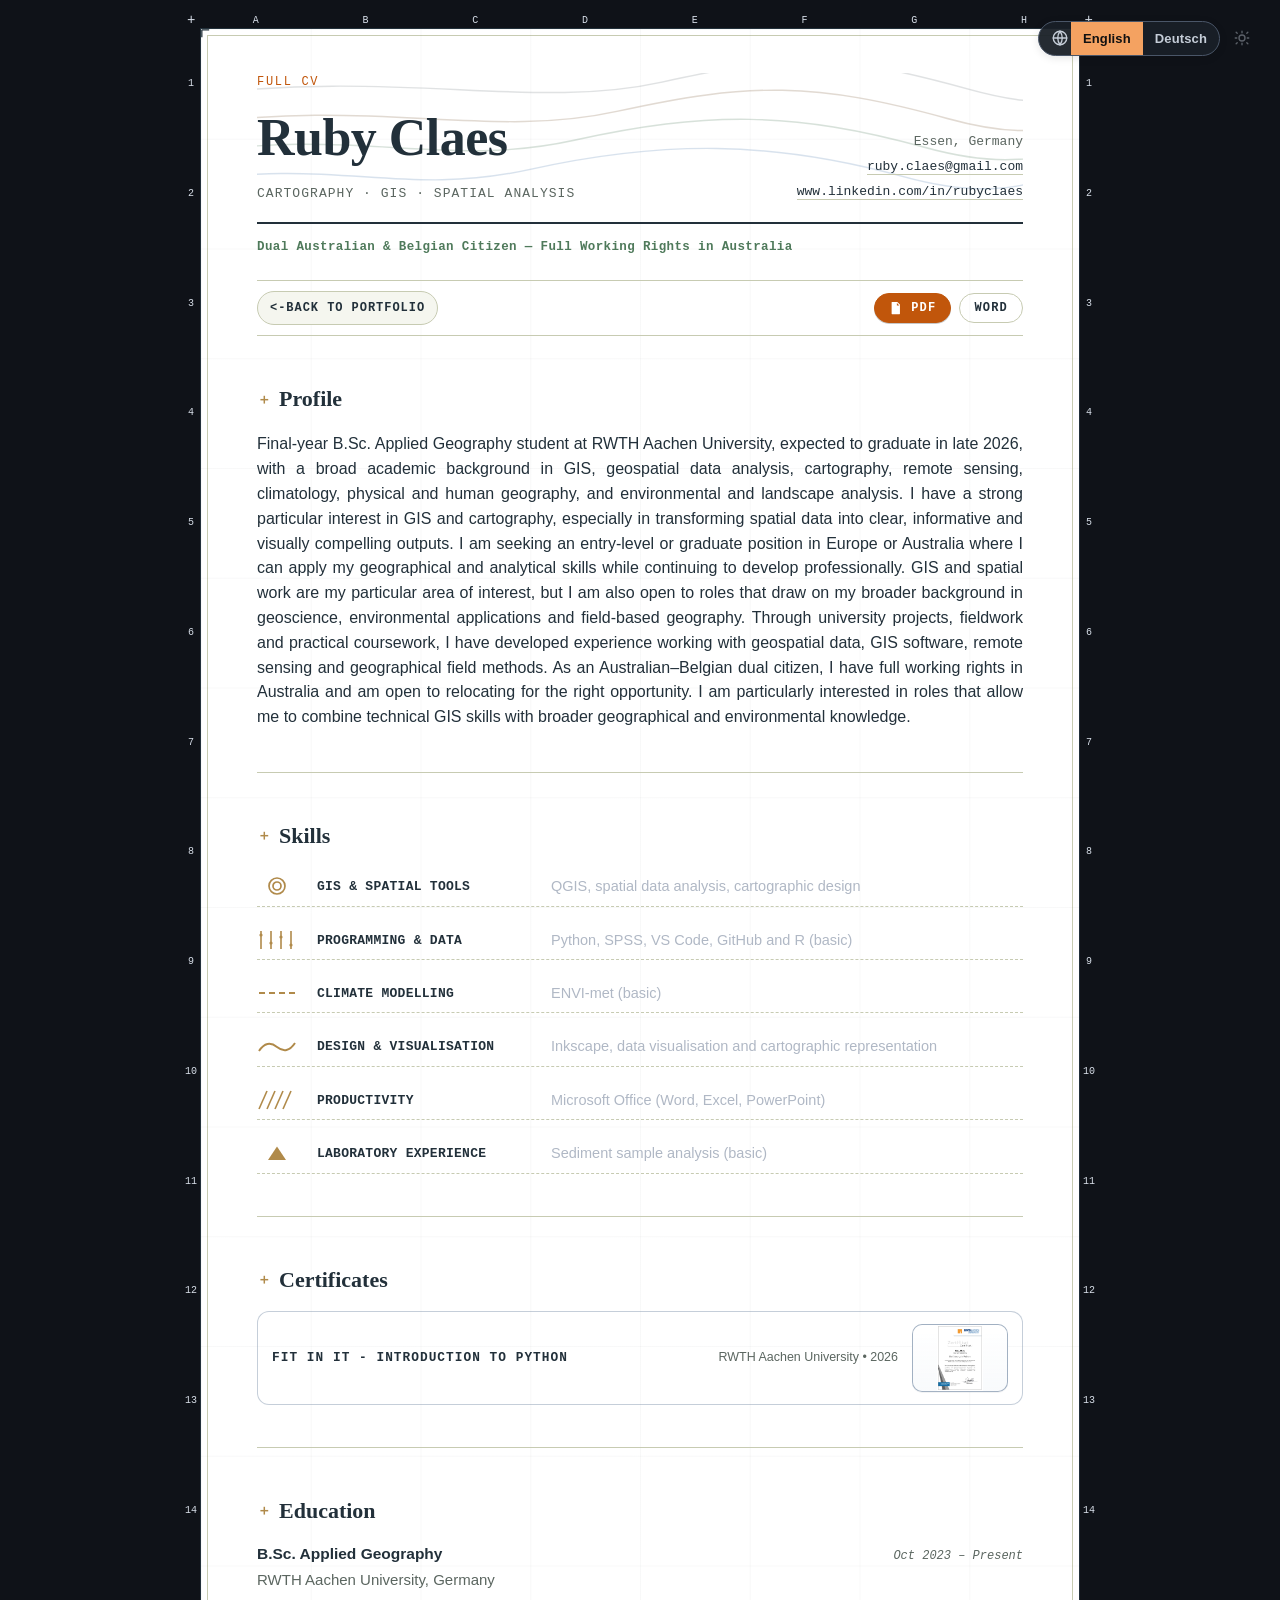
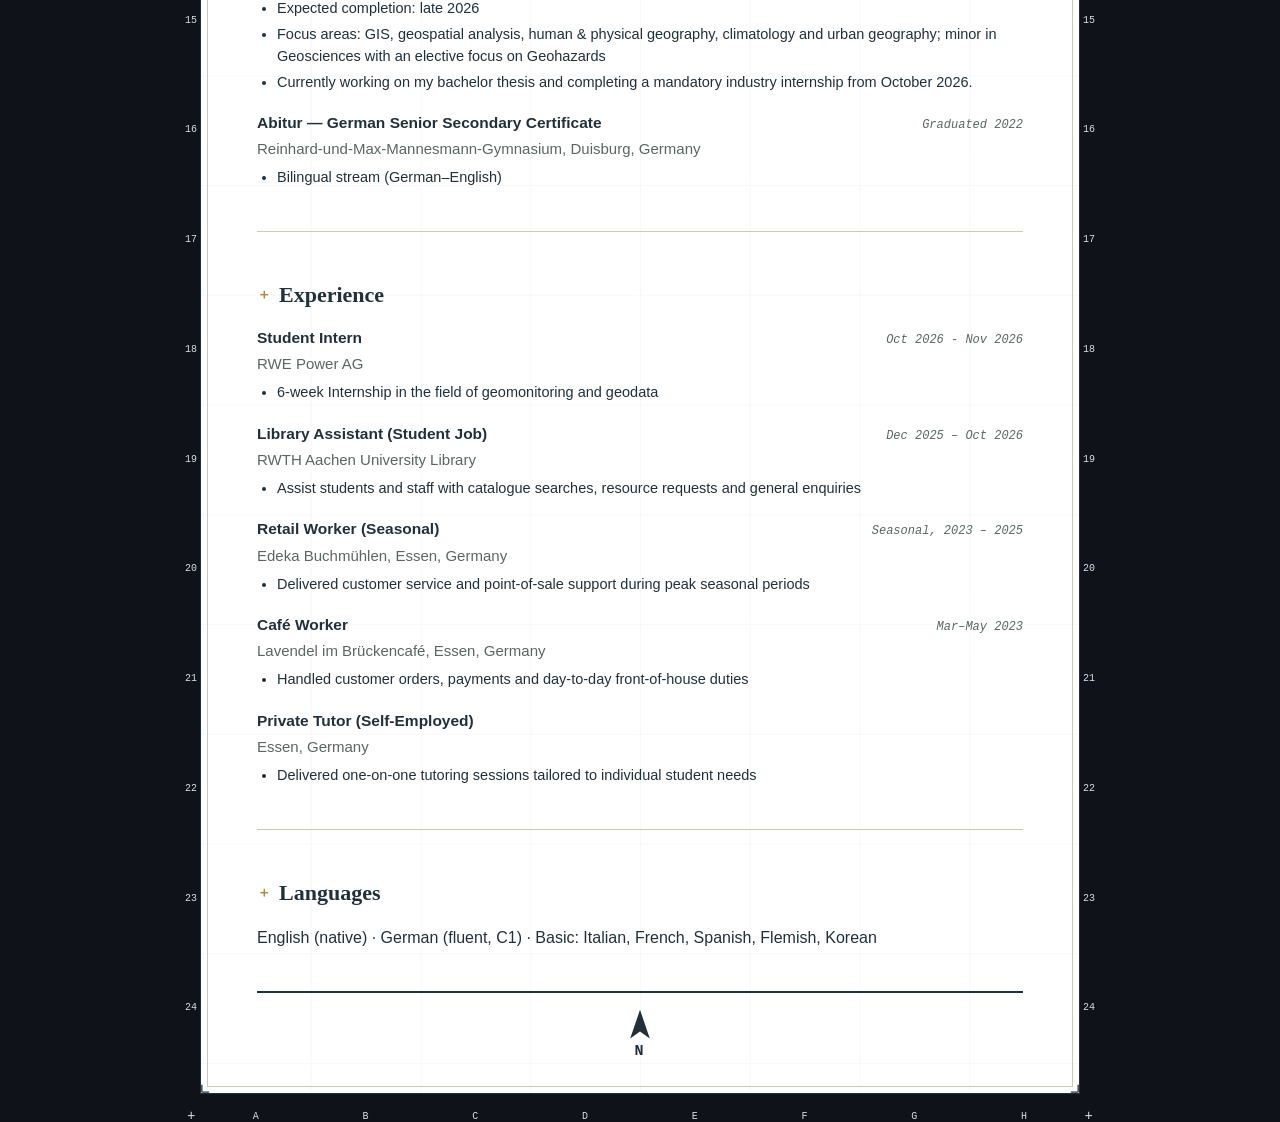
==== cv.html @ a4771abc "edit text" ====
<!DOCTYPE html>
<html lang="en-AU" data-theme="dark">
<head>
<meta charset="UTF-8">
<meta name="viewport" content="width=device-width, initial-scale=1.0">
<title>Ruby Claes — Full CV</title>
<meta name="description" content="Ruby Claes — Full CV and field experience">
<meta property="og:type" content="website">
<meta property="og:title" content="Ruby Claes — Full CV">
<meta property="og:description" content="Ruby Claes — Full CV and field experience">
<meta property="og:image" content="https://rubyclaes.github.io/images/social-preview.png">
<meta property="og:image:width" content="1200">
<meta property="og:image:height" content="630">
<meta property="og:image:type" content="image/png">
<meta property="og:image:alt" content="Ruby Claes CV icon">
<meta name="twitter:card" content="summary_large_image">
<meta name="twitter:title" content="Ruby Claes — Full CV">
<meta name="twitter:description" content="Ruby Claes — Full CV and field experience">
<meta name="twitter:image" content="https://rubyclaes.github.io/images/social-preview.png">

<script>
  (function () {
    var isHttp = /^https?:$/i.test(window.location.protocol);
    var isTrailingCvRoute = /\/cv\/$/i.test(window.location.pathname);
    if (isHttp && isTrailingCvRoute) {
      var target = window.location.pathname.replace(/\/cv\/$/i, "/cv");
      window.location.replace(target + window.location.search + window.location.hash);
    }
  })();
</script>

<link rel="apple-touch-icon" sizes="57x57" href="icons/apple-icon-57x57.png">
<link rel="apple-touch-icon" sizes="60x60" href="icons/apple-icon-60x60.png">
<link rel="apple-touch-icon" sizes="72x72" href="icons/apple-icon-72x72.png">
<link rel="apple-touch-icon" sizes="76x76" href="icons/apple-icon-76x76.png">
<link rel="apple-touch-icon" sizes="114x114" href="icons/apple-icon-114x114.png">
<link rel="apple-touch-icon" sizes="120x120" href="icons/apple-icon-120x120.png">
<link rel="apple-touch-icon" sizes="144x144" href="icons/apple-icon-144x144.png">
<link rel="apple-touch-icon" sizes="152x152" href="icons/apple-icon-152x152.png">
<link rel="apple-touch-icon" sizes="180x180" href="icons/apple-icon-180x180.png">
<link rel="icon" type="image/png" sizes="192x192" href="icons/android-icon-192x192.png">
<link rel="icon" type="image/png" sizes="32x32" href="icons/favicon-32x32.png">
<link rel="icon" type="image/png" sizes="96x96" href="icons/favicon-96x96.png">
<link rel="icon" type="image/png" sizes="16x16" href="icons/favicon-16x16.png">
<link rel="shortcut icon" href="icons/favicon.ico">
<link rel="manifest" href="icons/manifest.json">
<meta name="msapplication-TileColor" content="#ffffff">
<meta name="msapplication-TileImage" content="icons/ms-icon-144x144.png">
<meta name="msapplication-config" content="icons/browserconfig.xml">
<meta name="theme-color" content="#ffffff">

<link rel="stylesheet" href="styles.css?v=20260904c">

<!-- Umami Web Analytics -->
<script defer src="https://analytics.kwokah.com/script.js" data-website-id="da9b9f51-0f4f-4b73-8ba0-0e90532a5e77"></script>
<script defer src="https://analytics.kwokah.com/recorder.js" data-website-id="da9b9f51-0f4f-4b73-8ba0-0e90532a5e77"></script>
<!-- End Umami Web Analytics -->
<!-- Cloudflare Web Analytics -->
<script type='module' src='https://static.cloudflareinsights.com/beacon.min.js' data-cf-beacon='{"token": "3cb36fb6fd5a4a12bd5bd4245261f1b9"}'></script>
<!-- End Cloudflare Web Analytics -->
<!-- Contentsquare Web Analytics -->
<script src="https://t.contentsquare.net/uxa/57ab8d5bec20b.js" defer></script>
<!-- End Contentsquare Web Analytics -->

</head>
<body class="cv-page">

<div class="sheet">
  <div class="map-coords map-coords-top" aria-hidden="true">
    <span>A</span><span>B</span><span>C</span><span>D</span><span>E</span><span>F</span><span>G</span><span>H</span>
  </div>
  <div class="map-coords map-coords-bottom" aria-hidden="true">
    <span>A</span><span>B</span><span>C</span><span>D</span><span>E</span><span>F</span><span>G</span><span>H</span>
  </div>
  <div class="map-coords map-coords-left" aria-hidden="true">
    <span>1</span><span>2</span><span>3</span><span>4</span><span>5</span><span>6</span><span>7</span>
  </div>
  <div class="map-coords map-coords-right" aria-hidden="true">
    <span>1</span><span>2</span><span>3</span><span>4</span><span>5</span><span>6</span><span>7</span>
  </div>

  <!-- Full Header (same as index.html) -->
  <svg class="corner corner-tl" viewBox="0 0 24 24"><path d="M2 2 L2 10 M2 2 L10 2" /></svg>
  <svg class="corner corner-tr" viewBox="0 0 24 24"><path d="M22 2 L22 10 M22 2 L14 2" /></svg>
  <svg class="corner corner-bl" viewBox="0 0 24 24"><path d="M2 22 L2 14 M2 22 L10 22" /></svg>
  <svg class="corner corner-br" viewBox="0 0 24 24"><path d="M22 22 L22 14 M22 22 L14 22" /></svg>

  <header class="titleblock">
    <svg class="contour-hero" viewBox="0 0 800 220" preserveAspectRatio="none" aria-hidden="true">
      <path d="M -20 180 C 120 140, 180 200, 300 160 S 520 120, 640 170 S 780 140, 860 160" class="contour contour-1" />
      <path d="M -20 140 C 140 100, 220 160, 340 120 S 540 80, 660 130 S 800 100, 860 120" class="contour contour-2" />
      <path d="M -20 100 C 160 60, 260 120, 380 80 S 560 40, 680 90 S 800 60, 860 80" class="contour contour-3" />
      <path d="M -20 60  C 180 20, 300 80, 420 40  S 580 0,  700 50  S 800 20, 860 40" class="contour contour-4" />
    </svg>

    <div class="title-main">
      <p class="eyebrow" data-i18n="fullCvEyebrow">Full CV</p>
      <h1 id="name"></h1>
      <p class="tagline" id="tagline"></p>
    </div>
    <div class="title-contact" id="contact"></div>
  </header>

  <p class="citizenship" id="citizenship"></p>

  <nav class="neatline-nav">
    <a href="index.html" class="cv-back-btn" data-i18n="backToPortfolio">Back to Portfolio</a>
    <div class="cv-download-actions">
      <button type="button" id="download-cv-btn" class="cv-download-btn" data-i18n-aria="downloadAria">
        <span class="cv-download-icon" aria-hidden="true">
          <svg viewBox="0 0 16 16" role="img" focusable="false">
            <path d="M3.5 1h6l3 3v10.5a.5.5 0 0 1-.5.5h-8.5a.5.5 0 0 1-.5-.5v-13a.5.5 0 0 1 .5-.5zm5.5 1.2v2.8h2.8zM6 9h1.2l1 1.5 1-1.5h1.2l-1.6 2.2L10.5 14H9.3L8.2 12.3 7.1 14H5.9l1.7-2.8z" />
          </svg>
        </span>
        <span data-i18n="download">PDF</span>
      </button>
      <button type="button" id="download-cv-word-btn" class="cv-download-btn cv-download-btn-secondary" data-i18n-aria="downloadWordAria">
        <span data-i18n="downloadWord">Word</span>
      </button>
    </div>
  </nav>

  <section class="block" id="profile-cv">
    <h2 class="section-label"><span class="tick">＋</span> <span data-i18n="profile">Profile</span></h2>
    <p id="full-profile-text"></p>
  </section>

  <section class="block" id="skills-cv">
    <h2 class="section-label"><span class="tick">＋</span> <span data-i18n="skills">Skills</span></h2>
    <div class="legend" id="legend"></div>
  </section>

  <section class="block" id="certificates-cv">
    <h2 class="section-label"><span class="tick">＋</span> <span data-i18n="certificates">Certificates</span></h2>
    <div id="certificates-list"></div>
  </section>

  <section class="block" id="education-cv">
    <h2 class="section-label"><span class="tick">＋</span> <span data-i18n="education">Education</span></h2>
    <div id="education"></div>
  </section>

  <section class="block" id="experience-cv">
    <h2 class="section-label"><span class="tick">＋</span> <span data-i18n="experience">Field Experience</span></h2>
    <div id="experience"></div>
  </section>

  <section class="block" id="languages-cv">
    <h2 class="section-label"><span class="tick">＋</span> <span data-i18n="languages">Languages</span></h2>
    <p id="languages"></p>
  </section>

  <footer class="plate">
    <div class="plate-mark">
      <svg class="north-arrow" viewBox="0 0 40 44" aria-hidden="true">
        <path d="M20 1 L34 42 L20 32 L6 42 Z" />
      </svg>
      <span class="north-label">N</span>
    </div>
  </footer>
</div>

<script src="content.js?v=20261026-0913"></script>
<script src="symbols.js?v=20260814g"></script>
<script src="theme.js?v=20260814g"></script>
<script src="word-theme.js?v=20260903b"></script>
<script src="word-export.js?v=20260903b"></script>
<script src="script.js?v=20260904a"></script>
<script>
  (function () {
    var columnLabels = ['A', 'B', 'C', 'D', 'E', 'F', 'G', 'H'];

    function setSideLabels(container, count) {
      var html = '';
      for (var i = 1; i <= count; i += 1) {
        html += '<span>' + i + '</span>';
      }
      container.innerHTML = html;
    }

    function setColumnLabels(container, labels, offsetX, coordCell) {
      var html = '';
      for (var i = 0; i < labels.length; i += 1) {
        var x = offsetX + ((i + 0.5) * coordCell);
        html += '<span style="left:' + x + 'px">' + labels[i] + '</span>';
      }
      container.innerHTML = html;
    }

    function syncCvMapCoords() {
      var sheet = document.querySelector('.sheet');
      var top = sheet && sheet.querySelector('.map-coords-top');
      var bottom = sheet && sheet.querySelector('.map-coords-bottom');
      var left = sheet && sheet.querySelector('.map-coords-left');
      var right = sheet && sheet.querySelector('.map-coords-right');
      if (!sheet || !top || !bottom || !left || !right) return;

      var coordCell = sheet.clientWidth / columnLabels.length;
      if (!Number.isFinite(coordCell) || coordCell <= 0) {
        coordCell = sheet.clientWidth / columnLabels.length;
      }
      if (!Number.isFinite(coordCell) || coordCell <= 0) return;

      var gridWidth = coordCell * columnLabels.length;
      var offsetX = (sheet.clientWidth - gridWidth) / 2;

      sheet.style.setProperty('--coord-cell', coordCell + 'px');
      sheet.style.setProperty('--coord-grid-offset-x', offsetX + 'px');

      var rowCount = Math.max(7, Math.floor(sheet.clientHeight / coordCell));
      sheet.style.setProperty('--coord-rows', String(rowCount));

      setColumnLabels(top, columnLabels, offsetX, coordCell);
      setColumnLabels(bottom, columnLabels, offsetX, coordCell);
      setSideLabels(left, rowCount);
      setSideLabels(right, rowCount);
    }

    var rafId = 0;
    function scheduleSync() {
      if (rafId) cancelAnimationFrame(rafId);
      rafId = requestAnimationFrame(syncCvMapCoords);
    }

    scheduleSync();
    window.addEventListener('load', scheduleSync);
    window.addEventListener('resize', scheduleSync);

    if ('ResizeObserver' in window) {
      var sheet = document.querySelector('.sheet');
      if (sheet) {
        var observer = new ResizeObserver(scheduleSync);
        observer.observe(sheet);
      }
    }
  })();
</script>

<!-- Swetrix Web Analytics -->
<script src="https://swetrix.org/swetrix.js" defer></script>
<script>
document.addEventListener('DOMContentLoaded', function() {
  swetrix.init('WdWDJKT7ZtBh')
  swetrix.trackViews()
})
</script>

<noscript>
<img
  src="https://api.swetrix.com/log/noscript?pid=WdWDJKT7ZtBh"
  alt=""
  referrerpolicy="no-referrer-when-downgrade"
/>
</noscript>
<!-- End Swetrix Web Analytics -->
</body>
</html>
---- styles.css ----
/* ==========================================================================
   Ruby Claes — Portfolio
   Design concept: the page as a printed topographic map sheet —
   neatline border, corner registration marks, a legend for skills,
   a scale bar + north arrow in the footer "plate".
   ========================================================================== */

:root {
  --paper:        #E9EBDC;
  --sheet:        #FBFAF3;
  --ink:          #22303A;
  --muted:        #5B6660;
  --line:         #C7CBB2;
  --line-soft:    #DBDECB;
  --contour-green:#4F7A5B;
  --contour-brown:#8B6A4C;
  --water:        #3A6EA5;
  --accent:       #C1560B;
  --symbol-accent:#B08A4A;

  --display: 'Fraunces', Georgia, serif;
  --body:    'Work Sans', -apple-system, sans-serif;
  --mono:    'JetBrains Mono', 'Courier New', monospace;
}

* { box-sizing: border-box; }

body {
  margin: 0;
  background: var(--paper);
  color: var(--ink);
  font-family: var(--body);
  font-size: 16px;
  line-height: 1.55;
}

.cv-page {
  background: var(--paper);
}

@media (prefers-reduced-motion: reduce) {
  * { animation: none !important; transition: none !important; }
}

/* ---------- the "sheet" ---------- */

.sheet {
  position: relative;
  container-type: inline-size;
  --coord-cell: 126px;
  --coord-rows: 7;
  --coord-cols: 8;
  --coord-grid-offset-x: 0px;
  max-width: 880px;
  margin: 28px auto;
  padding: 44px 56px 32px;
  background: var(--sheet);
  border: 1px solid var(--ink);
  outline: 1px solid var(--line);
  outline-offset: -8px;
}

@supports (width: 1cqw) {
  .sheet {
    --coord-cell: calc(100cqw / 8);
  }
}

.cv-page .sheet {
  --sheet:        #ffffff;
  --ink:          #22303A;
  --muted:        #5B6660;
  --line:         #C7CBB2;
  --line-soft:    #DBDECB;
  --contour-green:#4F7A5B;
  --contour-brown:#8B6A4C;
  --water:        #3A6EA5;
  --accent:       #C1560B;
  --symbol-accent:#B08A4A;
  background: #ffffff;
  box-shadow: none;
  color: var(--ink);
}

[data-theme="dark"] .cv-page .sheet {
  border-color: var(--ink);
  outline-color: var(--line);
  box-shadow: none;
}

.cv-page .sheet::before {
  content: '';
  position: absolute;
  inset: 0;
  pointer-events: none;
  background-image:
    linear-gradient(rgba(34, 48, 58, 0.03) 1px, transparent 1px),
    linear-gradient(90deg, rgba(34, 48, 58, 0.03) 1px, transparent 1px);
  background-size: var(--coord-cell) var(--coord-cell);
  background-position:
    var(--coord-grid-offset-x) 0,
    var(--coord-grid-offset-x) 0;
  z-index: 0;
}

.cv-page .sheet > :not(.map-coords):not(.corner) {
  position: relative;
  z-index: 1;
}

.portfolio-page {
  background: #ffffff;
}

[data-theme="dark"] .portfolio-page {
  background: var(--paper);
}

.portfolio-page .sheet {
  background: transparent;
  border: none;
  outline: none;
  box-shadow: none;
}

.portfolio-page .corner {
  display: none;
}

.corner {
  position: absolute;
  width: 22px;
  height: 22px;
  stroke: var(--ink);
  stroke-width: 1.4;
  fill: none;
}
.corner-tl { top: -1px; left: -1px; }
.corner-tr { top: -1px; right: -1px; }
.corner-bl { bottom: -1px; left: -1px; }
.corner-br { bottom: -1px; right: -1px; }

/* ---------- map coordinate rails (cv page) ---------- */

.map-coords {
  position: absolute;
  color: var(--muted);
  font-family: var(--mono);
  font-size: 10px;
  letter-spacing: 0.08em;
  text-transform: uppercase;
  pointer-events: none;
  user-select: none;
  z-index: 2;
}

.map-coords span {
  display: inline-flex;
  align-items: center;
  justify-content: center;
  letter-spacing: 0;
}

.map-coords-top,
.map-coords-bottom {
  left: 0;
  right: 0;
  height: 0;
  transform: none;
  display: block;
}

.map-coords-top span,
.map-coords-bottom span {
  position: absolute;
  transform: translateX(-50%);
}

.map-coords-top { top: -16px; }
.map-coords-bottom { bottom: -16px; }

.map-coords-left,
.map-coords-right {
  top: 0;
  height: calc(var(--coord-cell) * var(--coord-rows));
  display: grid;
  grid-template-rows: repeat(var(--coord-rows), var(--coord-cell));
  align-items: center;
}

.map-coords-left { left: -16px; }
.map-coords-right { right: -16px; }

.map-coords-top::before,
.map-coords-top::after,
.map-coords-bottom::before,
.map-coords-bottom::after {
  content: '+';
  position: absolute;
  color: var(--ink);
  font-size: 14px;
  line-height: 1;
  letter-spacing: 0;
}

.map-coords-top::before,
.map-coords-bottom::before { left: -14px; }

.map-coords-top::after,
.map-coords-bottom::after { right: -14px; }

/* ---------- title block ---------- */

.titleblock {
  position: relative;
  display: flex;
  justify-content: space-between;
  align-items: flex-end;
  gap: 24px;
  padding-bottom: 18px;
  border-bottom: 2px solid var(--ink);
  overflow: hidden;
  min-height: 140px;
}

.contour-hero {
  position: absolute;
  inset: -20px -56px auto -56px;
  height: 160px;
  width: calc(100% + 112px);
  z-index: 0;
  opacity: 0.55;
}
.contour { fill: none; stroke-width: 2; }
.contour-1 { stroke: var(--water); opacity: 0.35; }
.contour-2 { stroke: var(--contour-green); opacity: 0.4; }
.contour-3 { stroke: var(--contour-brown); opacity: 0.45; }
.contour-4 { stroke: var(--ink); opacity: 0.25; }

.title-main { position: relative; z-index: 1; }

.eyebrow {
  margin: 0 0 6px;
  font-family: var(--mono);
  font-size: 12px;
  letter-spacing: 0.14em;
  text-transform: uppercase;
  color: var(--accent);
}

h1#name {
  margin: 0;
  font-family: var(--display);
  font-weight: 600;
  font-size: 52px;
  font-optical-sizing: auto;
  letter-spacing: -0.01em;
  color: var(--ink);
}

.tagline {
  margin: 6px 0 0;
  font-family: var(--mono);
  font-size: 13px;
  letter-spacing: 0.08em;
  text-transform: uppercase;
  color: var(--muted);
}

.title-contact {
  position: relative;
  z-index: 1;
  text-align: right;
  font-family: var(--mono);
  font-size: 13px;
  color: var(--muted);
  line-height: 1.9;
  white-space: nowrap;
}
.title-contact a { color: var(--ink); text-decoration: none; border-bottom: 1px solid var(--line); }
.title-contact a:hover { border-color: var(--accent); color: var(--accent); }

.citizenship {
  margin: 14px 0 0;
  font-family: var(--mono);
  font-size: 12.5px;
  letter-spacing: 0.03em;
  color: var(--contour-green);
  font-weight: 600;
}

/* ---------- nav ---------- */

.neatline-nav {
  display: flex;
  flex-wrap: wrap;
  align-items: center;
  gap: 4px 22px;
  margin: 22px 0 6px;
  padding: 10px 0;
  border-top: 1px solid var(--line);
  border-bottom: 1px solid var(--line);
}
.neatline-nav a {
  font-family: var(--mono);
  font-size: 12px;
  letter-spacing: 0.06em;
  text-transform: uppercase;
  color: var(--muted);
  text-decoration: none;
}
.neatline-nav a:hover { color: var(--accent); }

.portfolio-page .neatline-nav .nav-external {
  margin-left: auto;
  padding: 7px 14px;
  border: 1px solid var(--accent);
  border-radius: 999px;
  background: var(--accent);
  color: #111111;
  font-weight: 700;
  letter-spacing: 0.1em;
  box-shadow: 0 1px 0 rgba(0, 0, 0, 0.22);
  transition: background-color 0.18s ease, color 0.18s ease, border-color 0.18s ease, transform 0.18s ease, box-shadow 0.18s ease;
}

.portfolio-page .neatline-nav .nav-external::after {
  content: " ->";
}

.neatline-nav .nav-external .cv-label-desktop {
  display: inline;
}

.neatline-nav .nav-external .cv-label-mobile {
  display: none;
}

.portfolio-page .neatline-nav .nav-external:hover {
  color: var(--sheet);
  background: var(--ink);
  border-color: var(--ink);
  transform: translateY(-1px);
  box-shadow: 0 3px 8px rgba(0, 0, 0, 0.2);
}

.portfolio-page .neatline-nav .nav-external:focus-visible {
  outline: 2px solid var(--accent);
  outline-offset: 2px;
}

.cv-download-actions {
  display: flex;
  flex-wrap: wrap;
  gap: 8px;
  margin-left: auto;
  align-items: center;
}
.cv-download-btn {
  font-family: var(--mono);
  font-size: 12px;
  letter-spacing: 0.06em;
  text-transform: uppercase;
  color: var(--muted);
  background: none;
  border: none;
  padding: 0;
  margin-left: 0;
  cursor: pointer;
}
.cv-download-btn:hover { color: var(--accent); }

.cv-page .neatline-nav .cv-download-btn {
  display: inline-flex;
  align-items: center;
  gap: 8px;
  margin-left: auto;
  padding: 7px 14px;
  border: 1px solid var(--accent);
  border-radius: 999px;
  background: var(--accent);
  color: #ffffff;
  font-weight: 700;
  letter-spacing: 0.1em;
  box-shadow: 0 1px 0 rgba(0, 0, 0, 0.22);
  transition: background-color 0.18s ease, color 0.18s ease, border-color 0.18s ease, transform 0.18s ease, box-shadow 0.18s ease;
}

.cv-page .neatline-nav .cv-download-icon {
  display: inline-flex;
  width: 14px;
  height: 14px;
  flex-shrink: 0;
}

.cv-page .neatline-nav .cv-download-icon svg {
  display: block;
  width: 100%;
  height: 100%;
  fill: currentColor;
}

.cv-page .neatline-nav .cv-download-btn:hover {
  color: var(--sheet);
  background: var(--ink);
  border-color: var(--ink);
  transform: translateY(-1px);
  box-shadow: 0 3px 8px rgba(0, 0, 0, 0.2);
}

.cv-page .neatline-nav .cv-download-btn:focus-visible {
  outline: 2px solid var(--accent);
  outline-offset: 2px;
}

.cv-page .neatline-nav .cv-download-btn-secondary {
  background: transparent;
  color: var(--ink);
  border-color: var(--line);
  box-shadow: none;
}

.cv-page .neatline-nav .cv-download-btn-secondary:hover {
  color: var(--accent);
  background: transparent;
  border-color: var(--accent);
  box-shadow: none;
}

.cv-page .neatline-nav .cv-back-btn {
  display: inline-flex;
  align-items: center;
  padding: 7px 12px;
  border: 1px solid var(--line);
  border-radius: 999px;
  background: #f5f6ef;
  color: var(--ink);
  font-weight: 600;
  letter-spacing: 0.08em;
  transition: background-color 0.18s ease, border-color 0.18s ease, color 0.18s ease;
}

.cv-page .neatline-nav .cv-back-btn::before {
  content: "<- ";
}

.cv-page .neatline-nav .cv-back-btn:hover {
  border-color: var(--muted);
  background: #eef0e2;
  color: var(--ink);
}

.cv-page .neatline-nav .cv-back-btn:focus-visible {
  outline: 2px solid var(--line);
  outline-offset: 2px;
}

/* ---------- sections ---------- */

.block {
  margin: 48px 0 42px 0;
  scroll-margin-top: 20px;
}
.block:not(:last-child)::after {
  content: '';
  display: block;
  height: 1px;
  background: var(--line);
  margin: 42px 0 0;
}
.block:has(+ .plate) {
  margin-bottom: 0;
}
.block:has(+ .plate)::after {
  display: none;
}

.section-label {
  display: flex;
  align-items: center;
  gap: 8px;
  margin: 0 0 14px;
  font-family: var(--display);
  font-weight: 600;
  font-size: 22px;
  color: var(--ink);
}
.section-label .tick { color: var(--symbol-accent); font-size: 14px; }

.hint {
  margin: -6px 0 16px;
  font-size: 13.5px;
  color: var(--muted);
  font-style: italic;
}

p#profile-text,
p#full-profile-text {
  text-align: justify;
}

/* ---------- legend (skills) ---------- */

.legend { display: grid; gap: 14px; }
.legend-row {
  display: grid;
  grid-template-columns: 46px 220px 1fr;
  gap: 14px;
  align-items: start;
  padding: 8px 0;
  border-bottom: 1px dashed var(--line);
}
.legend-symbol { width: 40px; height: 22px; }
.legend-symbol svg { width: 100%; height: 100%; }
.legend-symbol { color: var(--symbol-accent); }
.legend-label {
  font-family: var(--mono);
  font-size: 13px;
  font-weight: 600;
  letter-spacing: 0.02em;
  color: var(--ink);
  text-transform: uppercase;
  padding-top: 2px;
}
.legend-detail { font-size: 14.5px; color: var(--muted); }

/* ---------- projects ---------- */

.projects {
  display: grid;
  grid-template-columns: 1fr;
  gap: 22px;
}

.project-card {
  border: 1px solid var(--line);
  background: #fff;
}
.project-media {
  position: relative;
}
.project-media-frame {
  position: relative;
}
.project-media-btn {
  display: block;
  width: 100%;
  aspect-ratio: 4 / 3;
  padding: 0;
  border: 0;
  background: var(--paper);
  cursor: zoom-in;
  position: relative;
  overflow: hidden;
}
.project-media-btn:focus-visible {
  outline: 2px solid var(--accent);
  outline-offset: 2px;
}
.project-media-btn::after {
  content: "";
  position: absolute;
  right: 10px;
  bottom: 10px;
  z-index: 2;
  width: 28px;
  height: 28px;
  border-radius: 50%;
  background: rgba(26, 32, 40, 0.72) url("data:image/svg+xml;utf8,<svg xmlns='http://www.w3.org/2000/svg' viewBox='0 0 24 24' fill='none' stroke='white' stroke-width='1.8' stroke-linecap='round' stroke-linejoin='round'><circle cx='10' cy='10' r='6'/><path d='M20 20l-4-4'/><path d='M10 7v6M7 10h6'/></svg>") center / 16px 16px no-repeat;
  opacity: 0.85;
  pointer-events: none;
}
.project-media.has-gallery .project-media-btn::after {
  display: none;
}
.project-thumb {
  position: relative;
  z-index: 1;
  width: 100%;
  height: 100%;
  display: block;
  object-fit: contain;
  object-position: center;
  background: var(--sheet);
}
.project-media-arrow {
  position: absolute;
  top: calc(50% - 22px);
  z-index: 4;
  width: 40px;
  height: 40px;
  padding: 0;
  border: 0;
  border-radius: 50%;
  background: rgba(26, 32, 40, 0.82);
  color: #fff;
  cursor: pointer;
  display: grid;
  place-items: center;
}
.project-media-arrow svg {
  width: 20px;
  height: 20px;
}
.project-media-arrow.prev { left: 10px; }
.project-media-arrow.next { right: 10px; }
.project-media-arrow:hover,
.project-media-arrow:focus-visible {
  background: rgba(26, 32, 40, 0.95);
  color: var(--accent);
}
.project-media-arrow:focus-visible {
  outline: 2px solid var(--accent);
  outline-offset: 2px;
}
.project-media-bar {
  position: absolute;
  left: 10px;
  top: 10px;
  z-index: 4;
  display: inline-flex;
  align-items: baseline;
  gap: 8px;
  padding: 5px 10px;
  border-radius: 999px;
  background: rgba(26, 32, 40, 0.82);
  color: #fff;
  pointer-events: none;
}
.project-media-cue {
  margin: 0;
  font-family: var(--mono);
  font-size: 12px;
  font-weight: 600;
  letter-spacing: 0.06em;
}
.project-media-strip {
  position: absolute;
  left: 0;
  right: 0;
  bottom: 0;
  z-index: 3;
  display: flex;
  gap: 6px;
  padding: 36px 10px 10px;
  background: linear-gradient(transparent, rgba(26, 32, 40, 0.78) 55%);
  overflow-x: auto;
}
.project-media-thumb {
  flex: 0 0 auto;
  width: 52px;
  height: 39px;
  padding: 0;
  border: 2px solid rgba(255, 255, 255, 0.35);
  border-radius: 3px;
  overflow: hidden;
  background: #111;
  cursor: pointer;
}
.project-media-thumb img {
  width: 100%;
  height: 100%;
  display: block;
  object-fit: contain;
  background: #111;
}
.project-media-thumb:hover,
.project-media-thumb:focus-visible {
  border-color: #fff;
}
.project-media-thumb.is-active {
  border-color: var(--accent);
}
.project-media-thumb:focus-visible {
  outline: 2px solid var(--accent);
  outline-offset: 2px;
}
.project-thumb-placeholder {
  aspect-ratio: 4 / 3;
  width: 100%;
  display: flex;
  align-items: center;
  justify-content: center;
  text-align: center;
  padding: 14px;
  background:
    repeating-linear-gradient(45deg, var(--line-soft), var(--line-soft) 8px, transparent 8px, transparent 16px);
  border-bottom: 1px dashed var(--line);
  color: var(--muted);
  font-family: var(--mono);
  font-size: 11.5px;
  letter-spacing: 0.03em;
}
.project-body { padding: 14px 16px 18px; }
.project-title {
  margin: 0 0 4px;
  font-family: var(--display);
  font-weight: 600;
  font-size: 18px;
}
.project-meta {
  font-family: var(--mono);
  font-size: 11px;
  letter-spacing: 0.05em;
  text-transform: uppercase;
  color: var(--accent);
  margin: 0 0 8px;
}
.project-tools {
  display: flex;
  flex-wrap: wrap;
  align-items: center;
  gap: 6px;
  margin: 0 0 10px;
}
.project-tools-label {
  font-family: var(--mono);
  font-size: 11px;
  letter-spacing: 0.05em;
  text-transform: uppercase;
  color: var(--muted);
  margin-right: 2px;
}
.project-chip {
  display: inline-block;
  padding: 2px 8px;
  border: 1px solid var(--line);
  border-radius: 999px;
  font-family: var(--mono);
  font-size: 11px;
  letter-spacing: 0.02em;
  color: var(--ink);
}
.project-figure-caption {
  margin: 0;
  padding: 8px 16px 0;
  font-size: 13px;
  color: var(--muted);
  font-style: italic;
}
.project-figure-caption[hidden] {
  display: none;
}
.project-desc { margin: 0; font-size: 14px; color: var(--muted); }

/* ---------- education / experience entries ---------- */

.entry { margin-bottom: 18px; }
.entry-head {
  display: flex;
  align-items: baseline;
  gap: 10px;
  margin-bottom: 2px;
}
.entry-role { font-weight: 700; font-size: 15.5px; }
.entry-dates {
  margin-left: auto;
  padding-left: 10px;
  flex-shrink: 0;
  font-family: var(--mono);
  font-size: 12px;
  color: var(--muted);
  font-style: italic;
  white-space: nowrap;
  text-align: right;
}
.entry-org { display: block; font-size: 15px; color: var(--muted); margin-bottom: 4px; }
.entry ul { margin: 6px 0 0; padding-left: 20px; }
.entry li { margin-bottom: 3px; font-size: 14.5px; }

/* ---------- footer plate ---------- */

.plate {
  display: flex;
  justify-content: center;
  align-items: center;
  margin-top: 10px;
  padding-top: 16px;
  padding-bottom: 2px;
  border-top: 2px solid var(--ink);
}
.plate-label {
  display: block;
  font-family: var(--mono);
  font-size: 10.5px;
  letter-spacing: 0.1em;
  text-transform: uppercase;
  color: var(--accent);
  margin-bottom: 6px;
}
.scale-bar { width: 160px; height: 20px; }
.scale-bar line { stroke: var(--ink); stroke-width: 1.5; }
.scale-fill { fill: var(--ink); }
.plate-caption { display: block; margin-top: 6px; font-family: var(--mono); font-size: 10.5px; color: var(--muted); }

.plate-mark {
  display: flex;
  flex-direction: column;
  align-items: center;
  gap: 4px;
}
.north-arrow {
  display: block;
  width: 28px;
  height: 31px;
}
.north-arrow path { fill: var(--ink); }
.north-label {
  font-family: var(--mono);
  font-size: 15px;
  font-weight: 600;
  letter-spacing: 0.14em;
  line-height: 1;
  color: var(--ink);
}

.info-col { text-align: right; }
.info-col p { margin: 0; font-size: 13.5px; color: var(--muted); max-width: 34ch; margin-left: auto; }

/* ---------- responsive ---------- */

@media (max-width: 680px) {
  .sheet { padding: 30px 20px 24px; margin: 0; border-width: 1px 0; }
  .map-coords-left,
  .map-coords-right {
    display: none;
  }
  .map-coords-top,
  .map-coords-bottom {
    left: 8px;
    right: 8px;
    font-size: 9px;
  }
  h1#name { font-size: 36px; }
  .titleblock { flex-direction: column; align-items: flex-start; }
  .title-contact { text-align: left; }
  .portfolio-page .neatline-nav .nav-external { margin-left: 0; }
  .cv-page .neatline-nav .cv-download-actions { margin-left: 0; }
  .neatline-nav .nav-external .cv-label-desktop { display: none; }
  .neatline-nav .nav-external .cv-label-mobile { display: inline; }
  .legend-row { grid-template-columns: 32px 1fr; }
  .legend-detail { grid-column: 2 / 3; }
  .lightbox-nav {
    width: 36px;
    height: 36px;
  }
  .lightbox-prev { left: 6px; }
  .lightbox-next { right: 6px; }
  .lightbox-thumbs {
    padding: 0 12px 8px;
  }
  .project-media-arrow {
    width: 34px;
    height: 34px;
  }
  .project-media-thumb {
    width: 44px;
    height: 33px;
  }
  .plate { text-align: center; }
  .info-col, .info-col p { text-align: center; margin: 0 auto; }
  .cv-page .entry-head {
    flex-direction: column;
    align-items: flex-start;
    gap: 2px;
  }
  .cv-page .entry-dates {
    margin-left: 0;
    padding-left: 0;
    text-align: left;
    white-space: normal;
  }
  .cv-page .theme-toggle,
  .cv-page #theme-toggle {
    display: none;
  }
}

/* ==================== PRINT / PDF OPTIMIZATION (Improved) ==================== */
@media print {
  @page {
    size: A4 portrait;
    margin: 1.3cm 1.1cm;
  }

  body {
    background: white !important;
    margin: 0;
    padding: 0;
    font-size: 10.3pt;
    line-height: 1.42;
  }

  .sheet {
    max-width: 100% !important;
    margin: 0 !important;
    padding: 0.35cm 0.45cm !important;
    border: none !important;
    outline: none !important;
    box-shadow: none !important;
    background: white !important;
  }

  .cv-page .sheet::before {
    display: none !important;
    background-image: none !important;
  }

  /* Hide everything we don't want in print */
  .lightbox,
  .floating-controls,
  .theme-toggle,
  .lang-switcher,
  .neatline-nav,
  .corner,
  .map-coords,
  .plate,
  .hint,
  .project-thumb-placeholder,
  .project-media-arrow,
  .project-media-bar,
  .project-media-strip,
  .contour-hero,
  .eyebrow,
  #theme-toggle {
    display: none !important;
  }

  .titleblock {
    min-height: 0;
    gap: 12pt;
    padding-bottom: 8pt;
  }

  .title-contact {
    font-size: 8.7pt;
    line-height: 1.45;
    white-space: normal;
  }

  .tagline {
    margin-top: 2pt;
    font-size: 8.8pt;
  }

  .citizenship {
    margin: 6pt 0 0;
    font-size: 8.7pt;
  }

  /* Better section separation.
     Note: blocks are allowed to break across pages (break-inside: auto) —
     forcing "avoid" here made whole sections (Education, Field Experience)
     jump to the next page as a single unit whenever they didn't fully fit
     in the remaining space, leaving large blank gaps at the bottom of the
     previous page. Individual entries/cards still avoid breaking. */
  .block {
    break-inside: auto;
    margin: 10pt 0 7pt 0;
  }

  .block:not(:last-child)::after {
    display: none;
  }

  .section-label {
    font-size: 13.5pt !important;
    border-bottom: 1.5px solid #22303A;
    padding-bottom: 4pt;
    margin-top: 6pt;
    margin-bottom: 6pt;
    break-after: auto;
    break-inside: auto;
  }

  .entry {
    break-inside: auto;
    margin-bottom: 8pt;
  }

  .entry-head {
    margin-bottom: 1pt;
  }

  .entry-role {
    font-size: 10.8pt;
  }

  .entry-dates {
    font-size: 8.3pt;
  }

  .entry-org {
    font-size: 9.6pt;
    margin-bottom: 2pt;
  }

  .entry ul {
    margin: 3pt 0 0;
    padding-left: 16px;
  }

  .entry li {
    margin-bottom: 1pt;
    font-size: 9.4pt;
  }

  .projects {
    break-inside: auto;
  }

  .project-card {
    break-inside: avoid;
    border: 1px solid #ddd;
    margin-bottom: 14pt;
    padding: 0;
  }

  /* Typography tweaks for print */
  h1#name {
    font-size: 22pt !important;
    margin-bottom: 3pt;
  }

  /* Compact skills legend for print — the on-screen version (large icon
     column, generous row padding/gaps) takes up too much vertical space
     on a printed page, so tighten it up here. */
  .legend {
    gap: 1pt;
  }

  .legend-row {
    grid-template-columns: 18pt 112pt 1fr;
    gap: 6pt;
    border-bottom: 1px solid #ddd;
    padding: 2pt 0;
    break-inside: avoid;
  }

  .legend-symbol {
    width: 14pt;
    height: 8pt;
  }

  .legend-label {
    font-size: 8.2pt;
    padding-top: 0;
  }

  .legend-detail {
    font-size: 8.8pt;
  }

  p, li {
    orphans: 2;
    widows: 2;
  }

  /* Ensure links are clean */
  a {
    color: #22303A !important;
    text-decoration: underline;
  }

  /* Force clean black & white */
  * {
    color: #000 !important;
    background: transparent !important;
    -webkit-print-color-adjust: exact;
    print-color-adjust: exact;
  }
}



/* ==================== DARK MODE ==================== */
/* ==================== IMPROVED DARK MODE ==================== */
[data-theme="dark"] {
  --paper:        #0f1218;     /* Deep charcoal */
  --sheet:        #1a2028;     /* Rich dark slate */
  --ink:          #e6e9ef;     /* Soft off-white */
  --muted:        #9ba3b0;     /* Muted blue-grey */
  --line:         #3a4555;     /* Subtle grid lines */
  --line-soft:    #2c3747;
  --contour-green:#7ab89e;     /* Soft teal-green */
  --contour-brown:#c8a07d;     /* Warm earth tone */
  --water:        #7ba4d1;     /* Cool blue */
  --accent:       #f4a261;     /* Warm coral accent */
  --symbol-accent:#d9b982;
}

[data-theme="dark"] .sheet {
  border-color: #4a5668;
  outline-color: #2c3747;
  box-shadow: 0 10px 30px rgba(0, 0, 0, 0.6);
}

[data-theme="dark"] .portfolio-page .sheet {
  box-shadow: none;
}

[data-theme="dark"] .project-card {
  background: #212a37;
  border-color: #3a4555;
}

[data-theme="dark"] .project-thumb-placeholder {
  background: repeating-linear-gradient(45deg, #2c3747, #2c3747 8px, transparent 8px, transparent 16px);
}

/* Improve CV map coordinate label contrast in dark mode */
[data-theme="dark"] .cv-page .map-coords {
  color: #d7dee8;
}

[data-theme="dark"] .cv-page .map-coords-top::before,
[data-theme="dark"] .cv-page .map-coords-top::after,
[data-theme="dark"] .cv-page .map-coords-bottom::before,
[data-theme="dark"] .cv-page .map-coords-bottom::after {
  color: #d7dee8;
}

/* Better readability */
[data-theme="dark"] .legend-detail,
[data-theme="dark"] .project-desc {
  color: #b0b8c5;
}

/* Language + theme controls */
.floating-controls {
  position: fixed;
  top: 20px;
  right: 20px;
  z-index: 100;
  display: flex;
  align-items: center;
  gap: 4px;
}

.lang-switcher {
  display: flex;
  align-items: center;
  overflow: hidden;
  border-radius: 999px;
  background: rgba(26, 32, 40, 0.95);
  border: 1px solid #4a5668;
  box-shadow: 0 2px 8px rgba(0, 0, 0, 0.1);
}

.lang-globe {
  display: flex;
  align-items: center;
  justify-content: center;
  width: 18px;
  height: 18px;
  margin: 0 2px 0 12px;
  color: #c5cdd8;
  pointer-events: none;
}

.lang-globe svg {
  width: 18px;
  height: 18px;
  display: block;
}

.lang-switcher button {
  margin: 0;
  padding: 9px 12px;
  border: 0;
  background: transparent;
  color: #c5cdd8;
  font-family: var(--body);
  font-size: 13px;
  font-weight: 600;
  letter-spacing: 0.01em;
  cursor: pointer;
}

.lang-switcher button[aria-pressed="true"] {
  background: var(--accent);
  color: #111111;
}

.lang-switcher button:focus-visible {
  outline: 2px solid var(--accent);
  outline-offset: -2px;
}

.theme-toggle {
  color: var(--ink);
  width: 36px;
  height: 36px;
  padding: 0;
  border: 0;
  border-radius: 0;
  display: flex;
  align-items: center;
  justify-content: center;
  cursor: pointer;
  background: transparent;
  box-shadow: none;
  opacity: 0.42;
}

.theme-toggle:hover,
.theme-toggle:focus-visible {
  opacity: 0.9;
  color: var(--ink);
}

.theme-toggle:focus-visible {
  outline: 2px solid var(--accent);
  outline-offset: 3px;
}

[data-theme="dark"] .theme-toggle {
  color: #c5cdd8;
}

[data-theme="dark"] .theme-toggle:hover,
[data-theme="dark"] .theme-toggle:focus-visible {
  color: #e8edf4;
}

.theme-toggle svg {
  width: 18px;
  height: 18px;
  display: block;
}

body.lightbox-open {
  overflow: hidden;
}

.lightbox {
  position: fixed;
  inset: 0;
  z-index: 200;
  display: flex;
  flex-direction: column;
  background: rgba(18, 22, 26, 0.94);
  color: #e8edf4;
}
.lightbox[hidden] {
  display: none !important;
}
.lightbox-close {
  position: absolute;
  top: 16px;
  right: 16px;
  z-index: 2;
  width: 44px;
  height: 44px;
  padding: 0;
  border: 0;
  border-radius: 50%;
  background: transparent;
  color: #e8edf4;
  cursor: pointer;
}
.lightbox-close svg {
  width: 22px;
  height: 22px;
  display: block;
  margin: 0 auto;
}
.lightbox-close:hover,
.lightbox-close:focus-visible {
  color: #fff;
}
.lightbox-close:focus-visible {
  outline: 2px solid var(--accent);
}
.lightbox-frame {
  position: relative;
  flex: 1;
  min-height: 0;
  display: flex;
  align-items: stretch;
}
.lightbox-nav {
  position: absolute;
  top: 50%;
  z-index: 2;
  width: 44px;
  height: 44px;
  margin: 0;
  padding: 0;
  border: 0;
  border-radius: 50%;
  background: rgba(26, 32, 40, 0.55);
  color: #e8edf4;
  cursor: pointer;
  transform: translateY(-50%);
}
.lightbox-prev { left: 12px; }
.lightbox-next { right: 12px; }
.lightbox-nav svg {
  width: 22px;
  height: 22px;
  display: block;
  margin: 0 auto;
}
.lightbox-nav:hover,
.lightbox-nav:focus-visible {
  color: #fff;
  background: rgba(26, 32, 40, 0.85);
}
.lightbox-nav:focus-visible {
  outline: 2px solid var(--accent);
}
.lightbox-stage {
  flex: 1;
  min-height: 0;
  min-width: 0;
  width: 100%;
  display: flex;
  align-items: center;
  justify-content: center;
  overflow: hidden;
  touch-action: none;
  cursor: zoom-in;
}
.lightbox-img {
  width: 100%;
  height: 100%;
  max-width: none;
  max-height: none;
  object-fit: contain;
  object-position: center;
  transform-origin: center center;
  user-select: none;
  -webkit-user-drag: none;
}
.lightbox-thumbs {
  flex-shrink: 0;
  display: flex;
  justify-content: center;
  gap: 8px;
  padding: 0 56px 8px;
  overflow-x: auto;
}
.lightbox-thumbs[hidden] {
  display: none !important;
}
.lightbox-thumb {
  flex: 0 0 auto;
  width: 72px;
  height: 54px;
  padding: 0;
  border: 2px solid transparent;
  border-radius: 4px;
  background: #1a2028;
  overflow: hidden;
  cursor: pointer;
  opacity: 0.7;
}
.lightbox-thumb img {
  display: block;
  width: 100%;
  height: 100%;
  object-fit: contain;
  pointer-events: none;
}
.lightbox-thumb:hover,
.lightbox-thumb:focus-visible {
  opacity: 1;
}
.lightbox-thumb.is-active {
  border-color: var(--accent);
  opacity: 1;
}
.lightbox-thumb:focus-visible {
  outline: 2px solid var(--accent);
  outline-offset: 2px;
}
.lightbox-bar {
  flex-shrink: 0;
  display: flex;
  flex-wrap: wrap;
  align-items: center;
  justify-content: center;
  gap: 8px 16px;
  padding: 10px 56px 16px;
  font-family: var(--mono);
  font-size: 12px;
}
.lightbox-caption {
  margin: 0;
  color: #e8edf4;
  font-family: var(--body);
  font-size: 14px;
}
.lightbox-tools {
  display: flex;
  gap: 6px;
}
.lightbox-tool {
  min-width: 40px;
  height: 32px;
  padding: 0 10px;
  border: 1px solid #4a5668;
  border-radius: 999px;
  background: rgba(26, 32, 40, 0.9);
  color: #e8edf4;
  font-family: var(--mono);
  font-size: 13px;
  cursor: pointer;
}
.lightbox-tool:hover,
.lightbox-tool:focus-visible {
  border-color: var(--accent);
  color: #fff;
}
.lightbox-hint {
  margin: 0;
  color: #8b95a3;
  font-size: 11px;
}

/* ==================== SPACING IMPROVEMENTS ==================== */

/* Extra space after profile */
#profile {
  margin-bottom: 56px;
}

/* Better separation for skills legend */
#skills {
  margin-bottom: 52px;
}

#certificates {
  margin-bottom: 52px;
}

.certificates {
  display: grid;
  gap: 12px;
}

.certificate {
  padding: 12px 14px;
  border: 1px solid rgba(126, 146, 170, 0.45);
  border-radius: 12px;
  background: rgba(255, 255, 255, 0.02);
}

.certificate-body {
  display: flex;
  align-items: center;
  gap: 14px;
  justify-content: space-between;
}

.certificate-thumb {
  flex-shrink: 0;
  width: 96px;
  height: 68px;
  padding: 0;
  border: 1px solid rgba(126, 146, 170, 0.7);
  border-radius: 10px;
  background: linear-gradient(180deg, rgba(255,255,255,0.9), rgba(240,244,248,0.7));
  overflow: hidden;
  cursor: pointer;
  box-shadow: 0 1px 0 rgba(16, 24, 40, 0.05);
  transition: transform 0.2s ease, border-color 0.2s ease, box-shadow 0.2s ease;
}

.certificate-thumb:hover,
.certificate-thumb:focus-visible {
  transform: translateY(-1px);
  border-color: var(--accent);
  box-shadow: 0 6px 16px rgba(31, 57, 78, 0.12);
}

.certificate-thumb img {
  display: block;
  width: 100%;
  height: 100%;
  object-fit: contain;
  object-position: center;
  background: rgba(255, 255, 255, 0.35);
}

.certificate-copy {
  flex: 1;
  min-width: 0;
}

.certificate-head {
  display: flex;
  flex-wrap: wrap;
  align-items: baseline;
  justify-content: space-between;
  gap: 8px 16px;
}

.certificate-title {
  font-family: var(--mono);
  font-size: 0.8rem;
  text-transform: uppercase;
  letter-spacing: 0.08em;
  font-weight: 600;
  color: var(--ink);
}

.certificate-meta {
  color: var(--muted);
  font-size: 0.78rem;
}

/* Project cards */
.projects {
  gap: 32px;
}

.project-card {
  margin-bottom: 8px;
}

/* Dark mode adjustments */
[data-theme="dark"] .block {
  margin: 46px 0 40px 0;
}
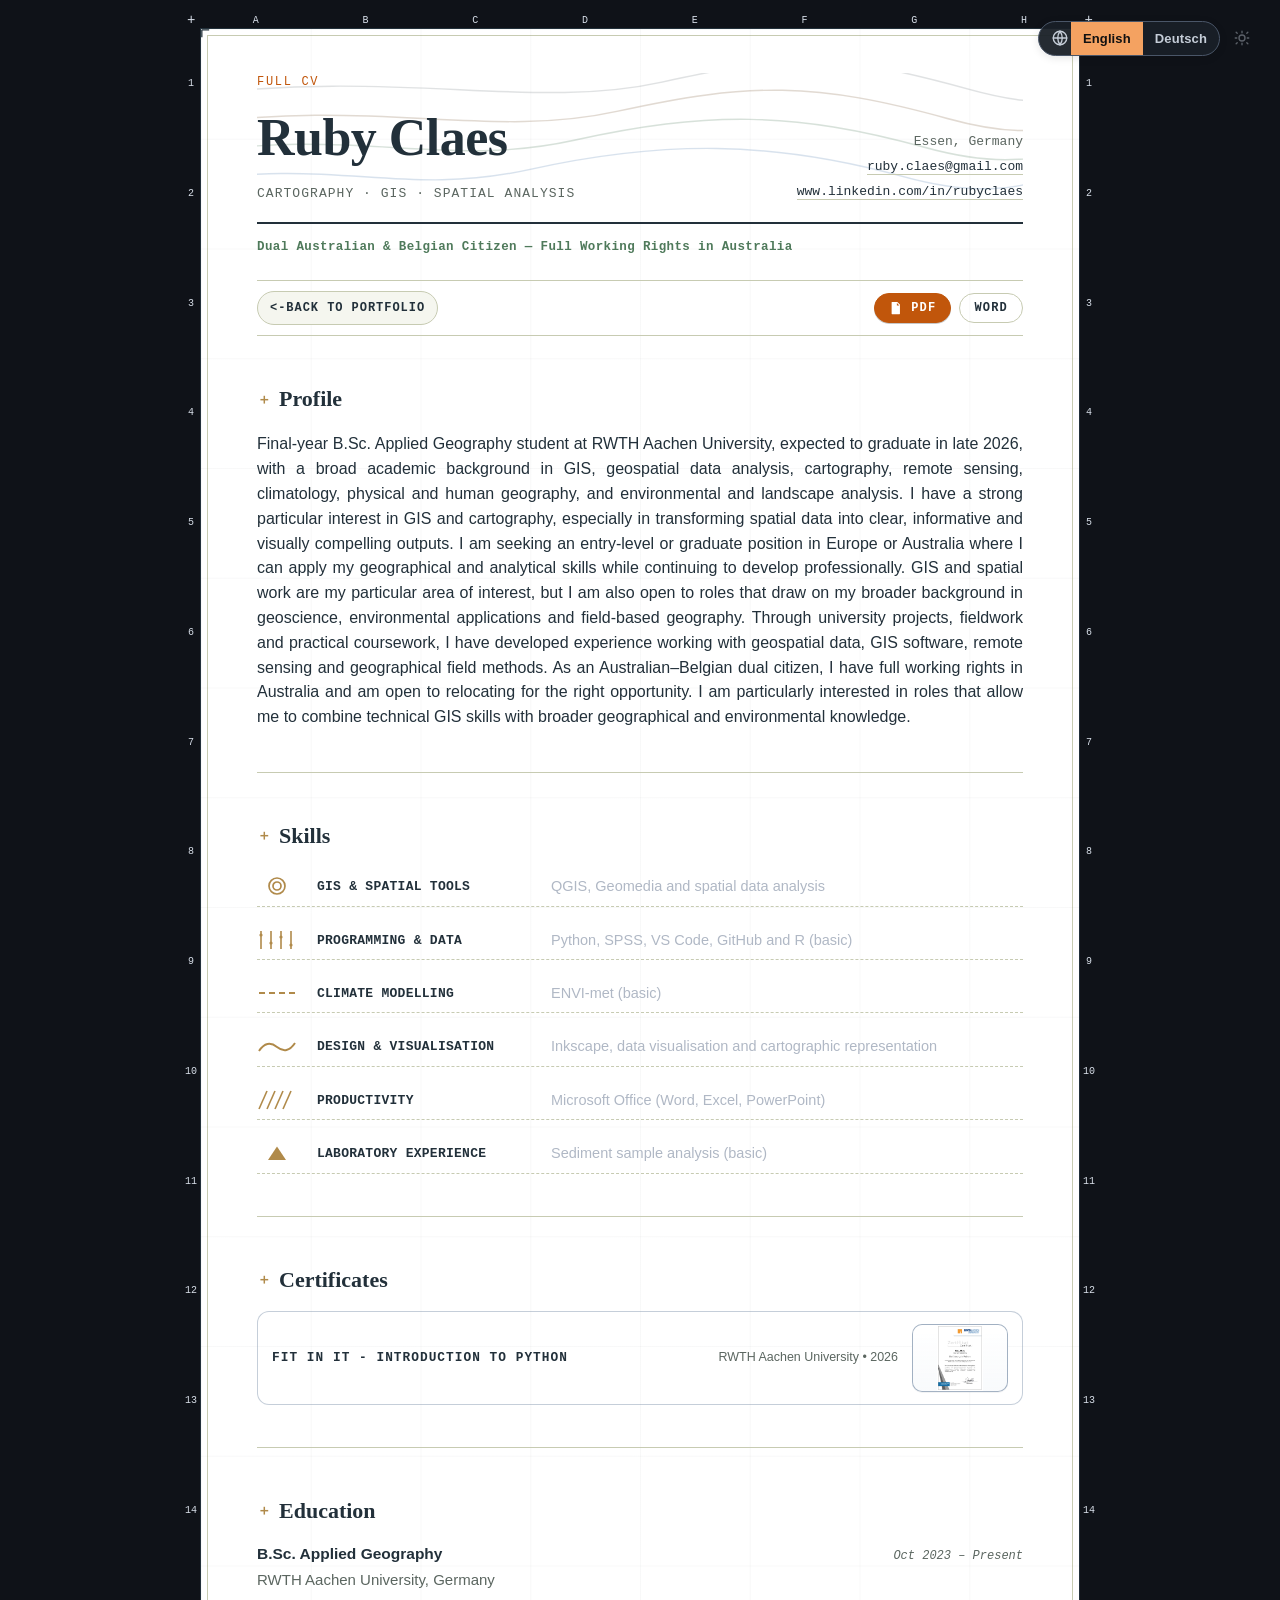
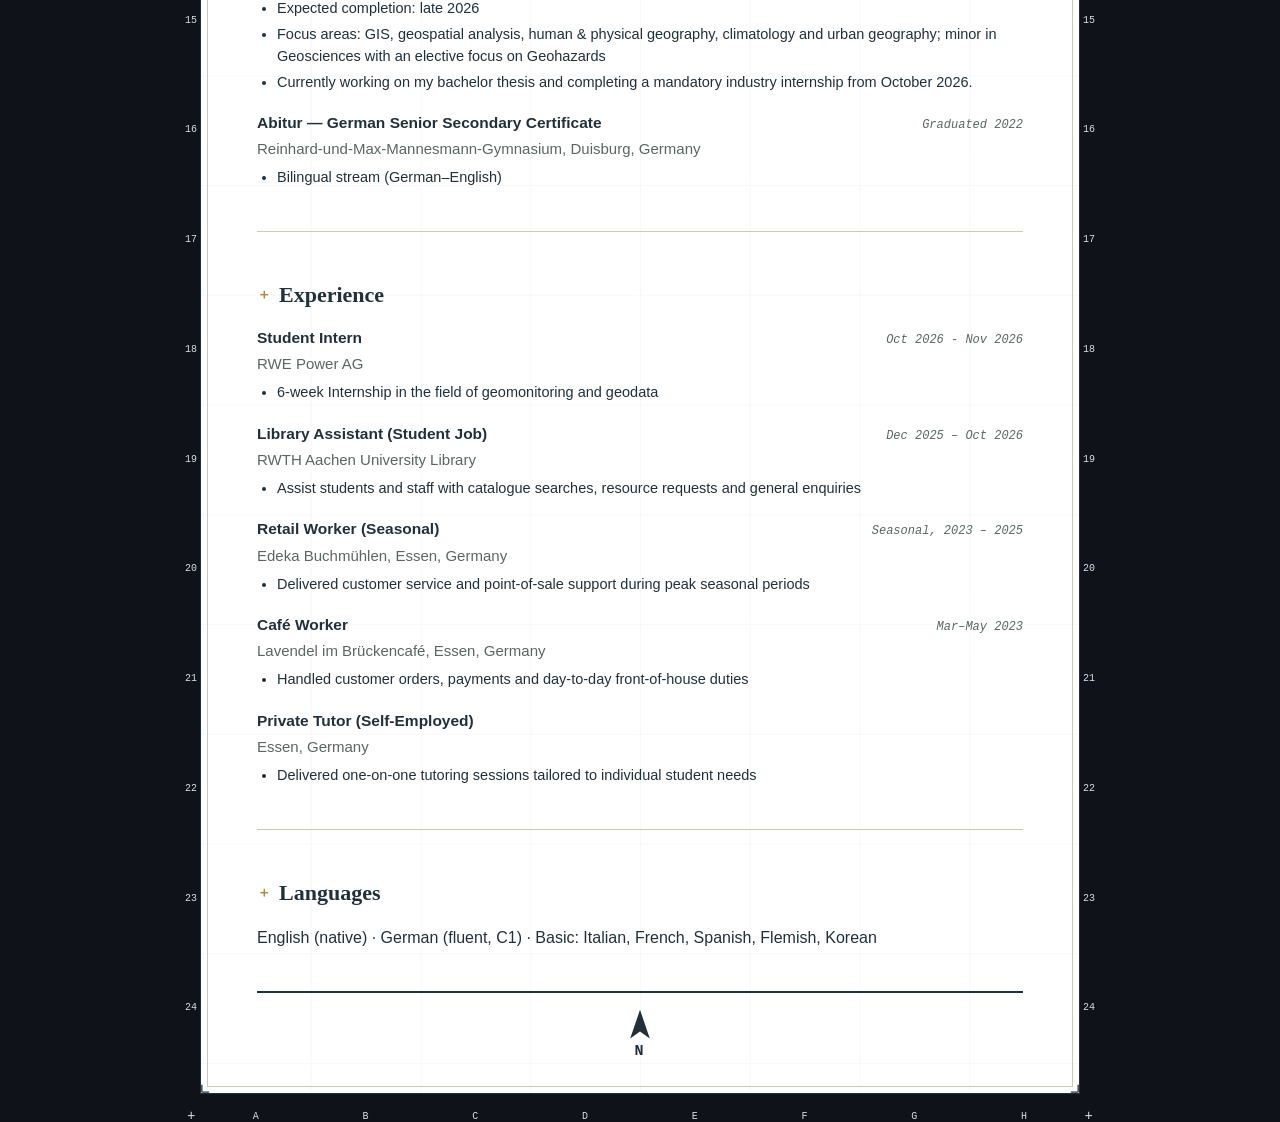
==== commit f7e7e720: "skills" ====
--- a/cv.html
+++ b/cv.html
@@ -160,7 +160,7 @@
   </footer>
 </div>
 
-<script src="content.js?v=20261026-0913"></script>
+<script src="content.js?v=20261026-0918"></script>
 <script src="symbols.js?v=20260814g"></script>
 <script src="theme.js?v=20260814g"></script>
 <script src="word-theme.js?v=20260903b"></script>
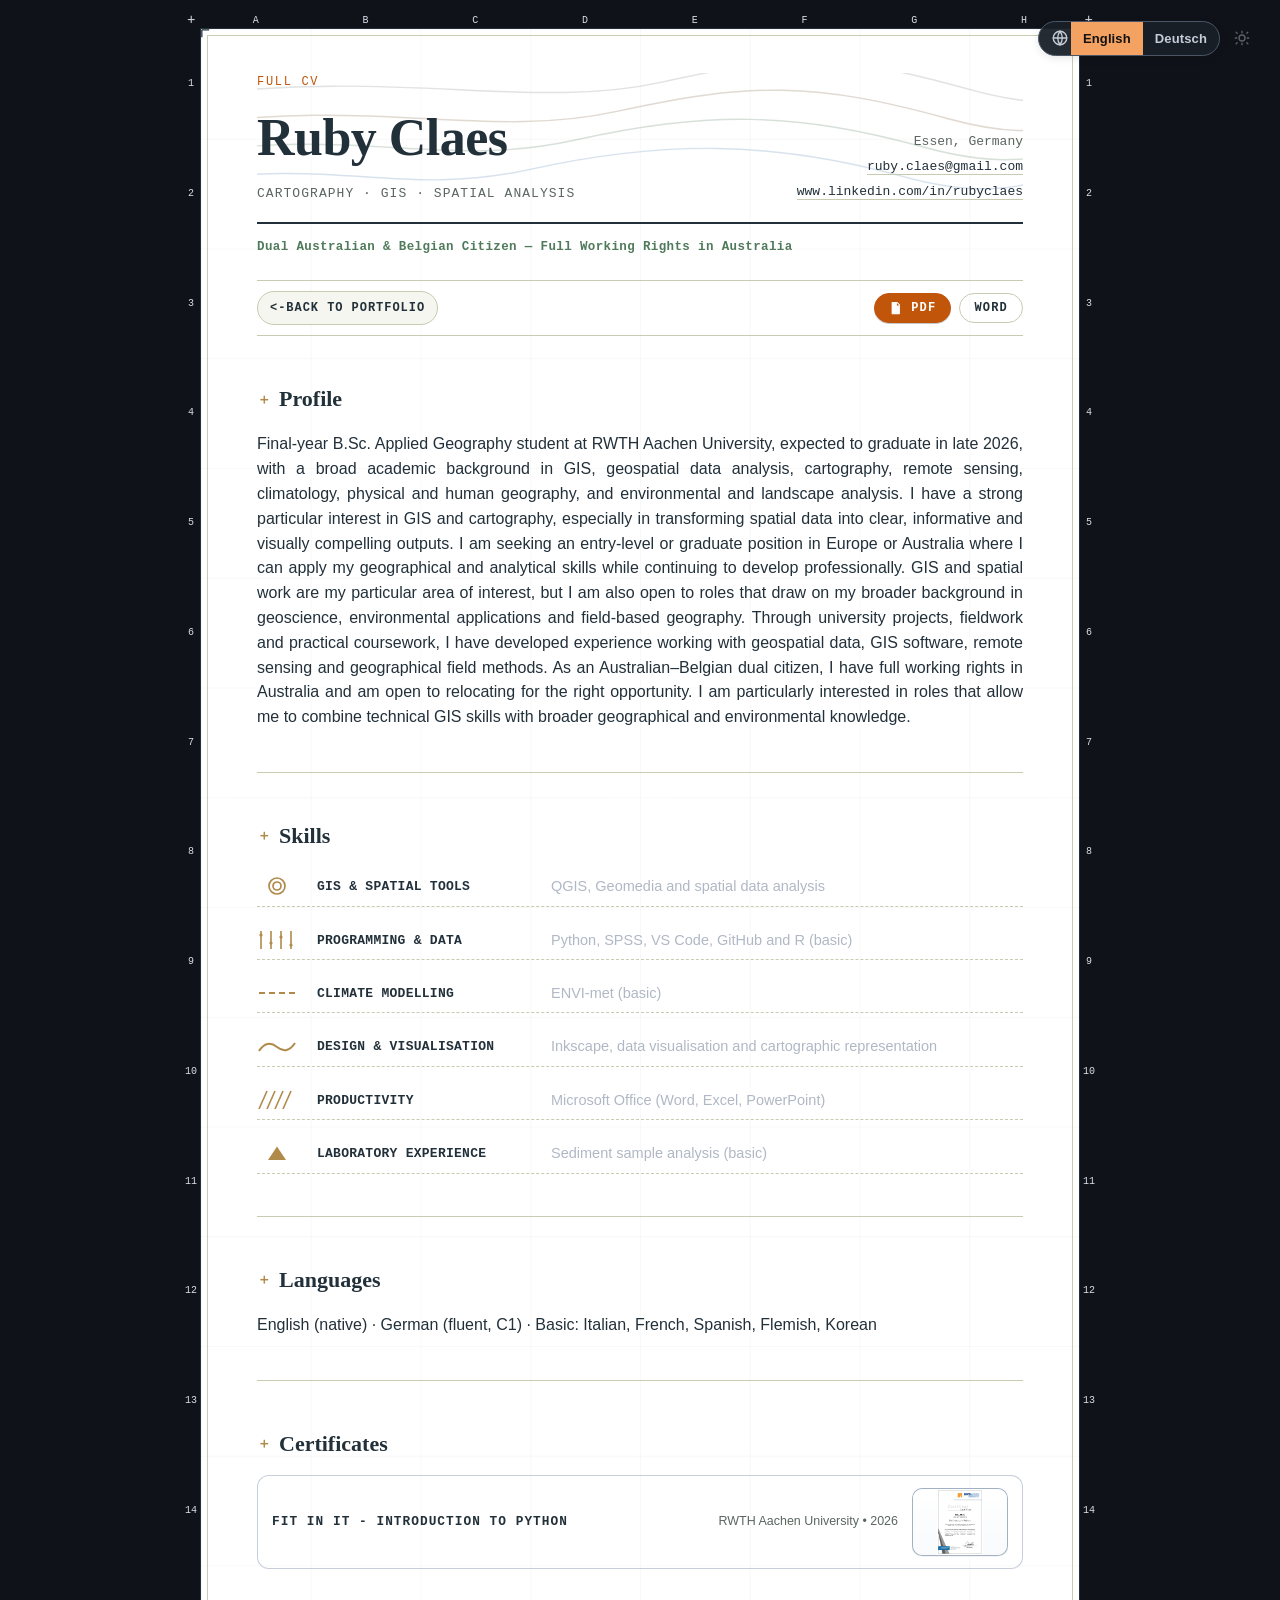
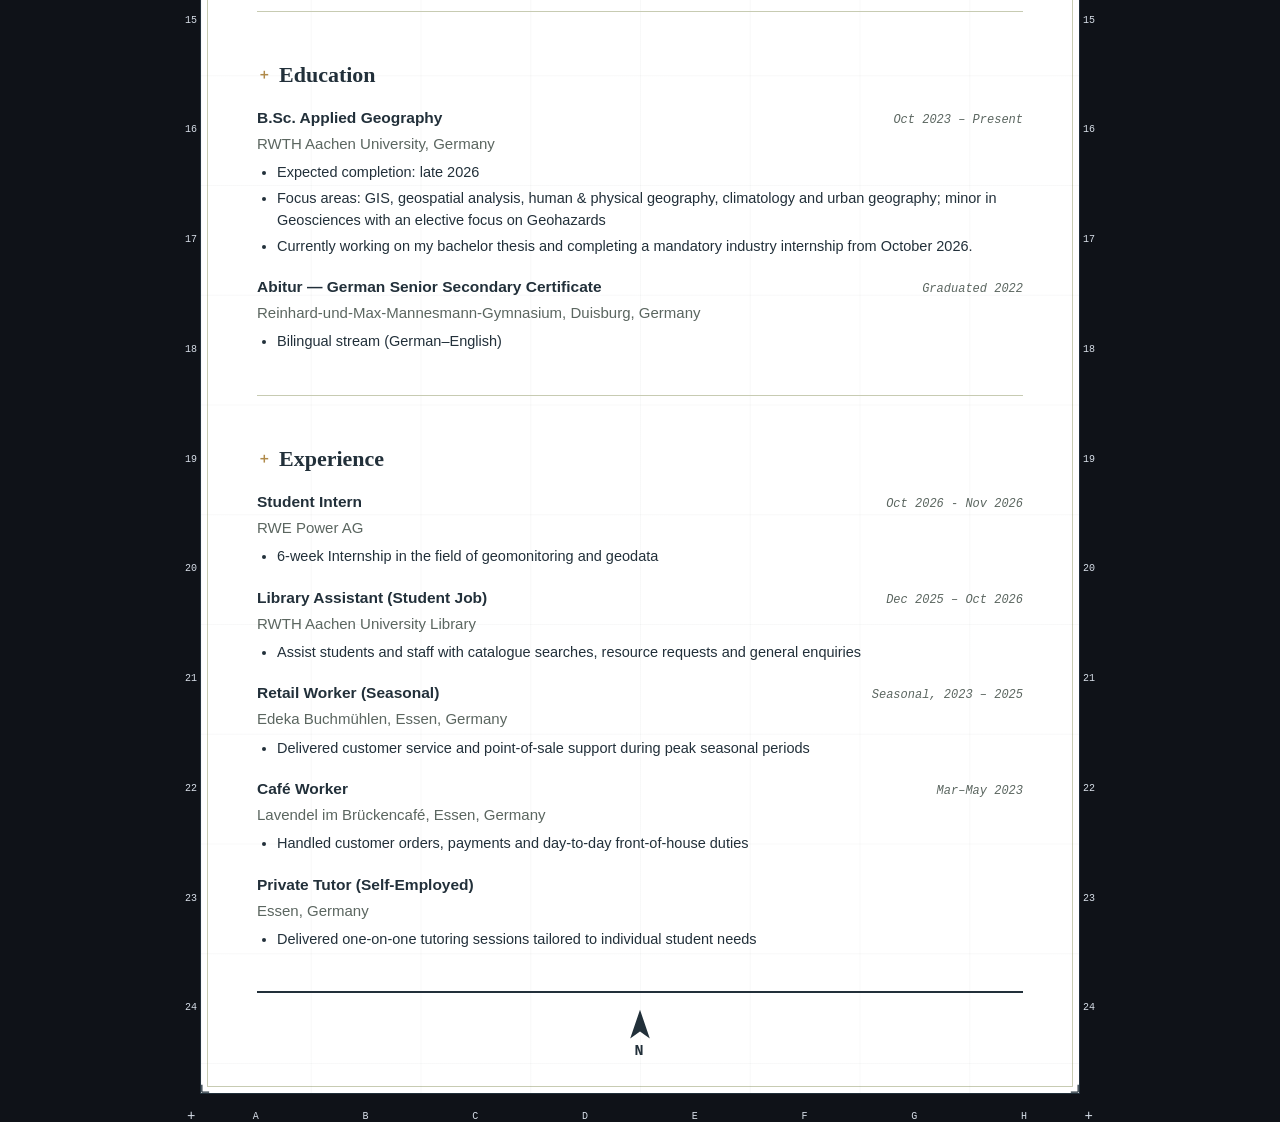
==== commit cfcb7fa8: "language" ====
--- a/cv.html
+++ b/cv.html
@@ -130,6 +130,11 @@
     <div class="legend" id="legend"></div>
   </section>
 
+  <section class="block" id="languages-cv">
+    <h2 class="section-label"><span class="tick">＋</span> <span data-i18n="languages">Languages</span></h2>
+    <p id="languages"></p>
+  </section>
+
   <section class="block" id="certificates-cv">
     <h2 class="section-label"><span class="tick">＋</span> <span data-i18n="certificates">Certificates</span></h2>
     <div id="certificates-list"></div>
@@ -143,11 +148,6 @@
   <section class="block" id="experience-cv">
     <h2 class="section-label"><span class="tick">＋</span> <span data-i18n="experience">Field Experience</span></h2>
     <div id="experience"></div>
-  </section>
-
-  <section class="block" id="languages-cv">
-    <h2 class="section-label"><span class="tick">＋</span> <span data-i18n="languages">Languages</span></h2>
-    <p id="languages"></p>
   </section>
 
   <footer class="plate">
